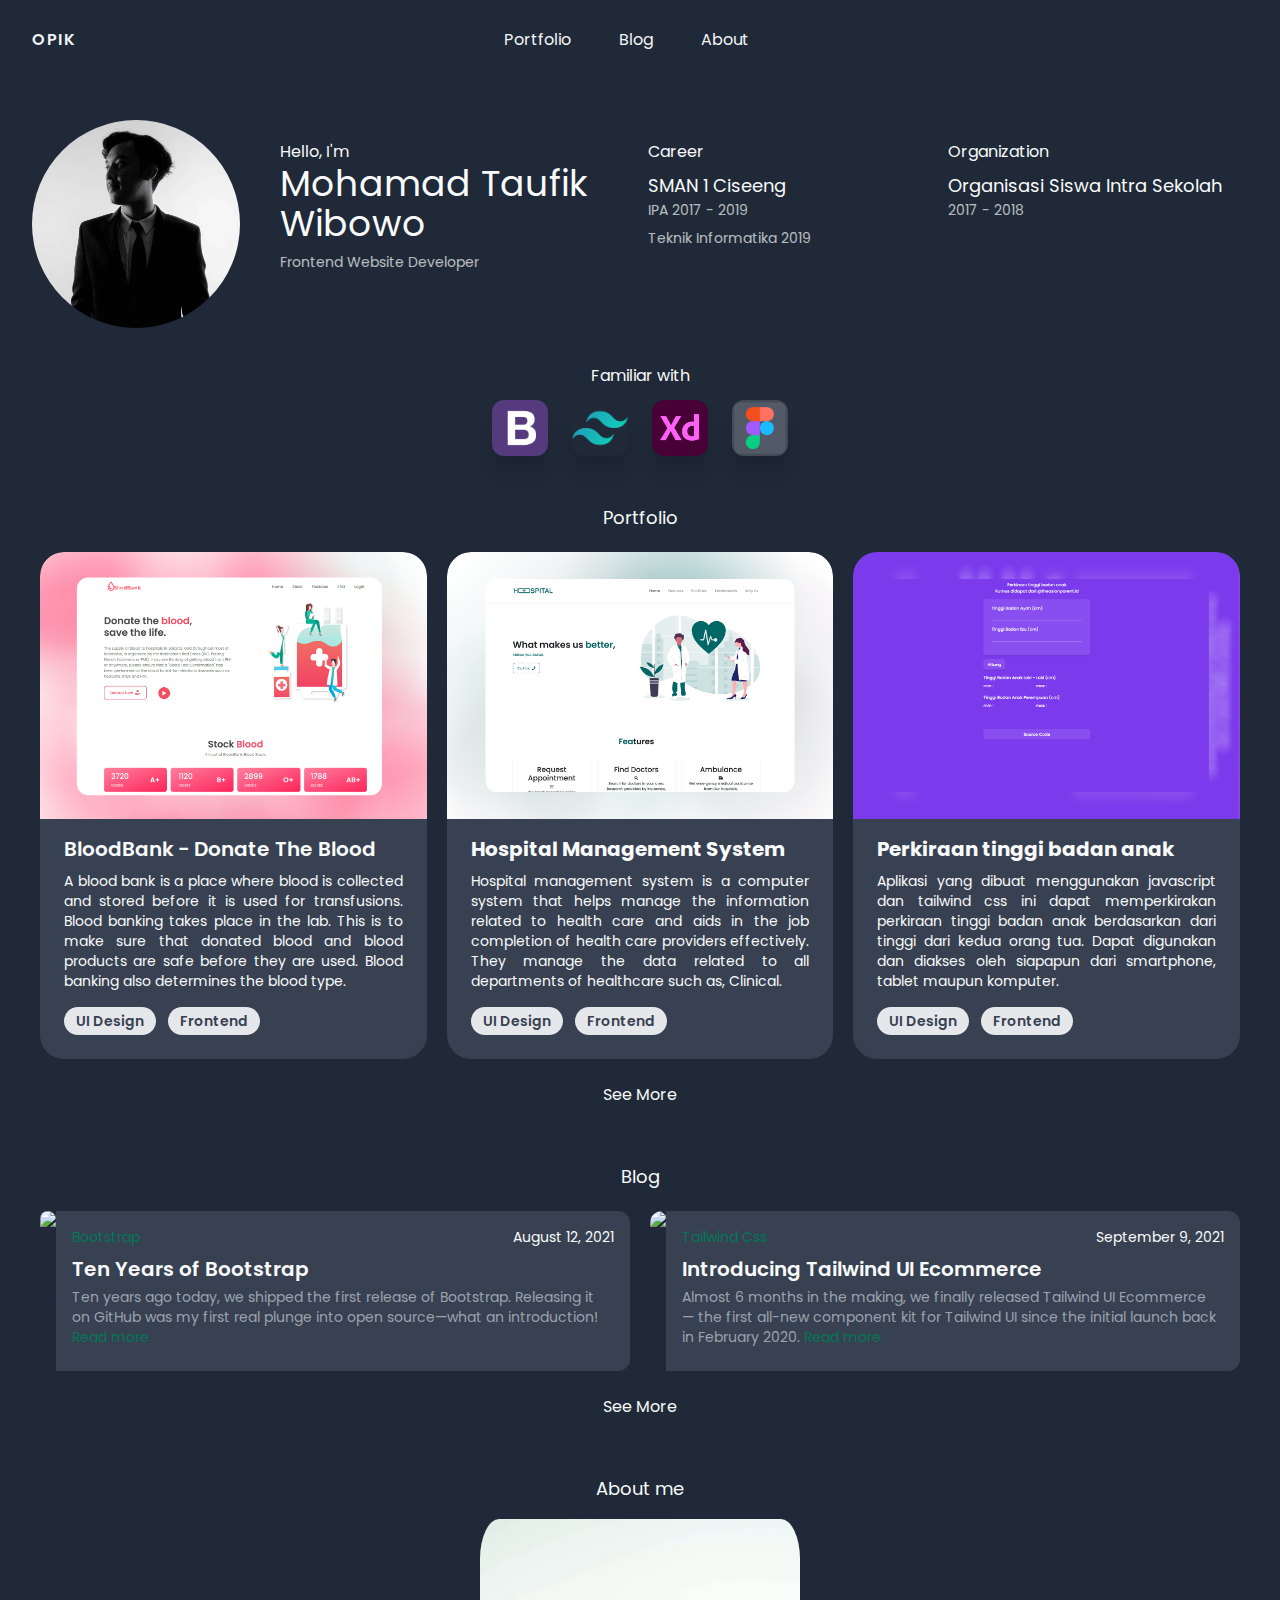
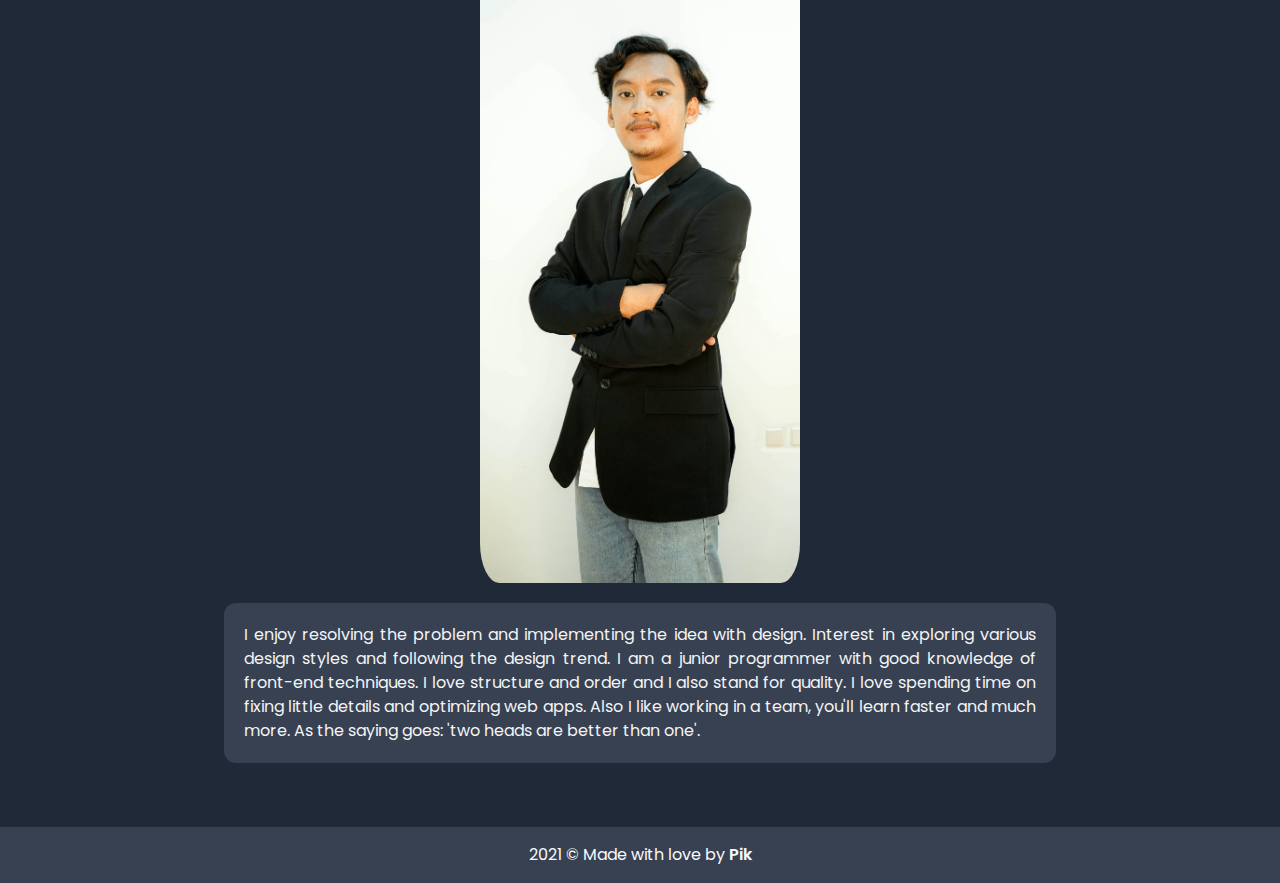
==== index.html @ 6dca36db "Tes" ====
<!DOCTYPE html>
<html lang="en">
<head>
    <meta charset="UTF-8">
    <meta http-equiv="X-UA-Compatible" content="IE=edge">
    <meta name="viewport" content="width=device-width, initial-scale=1.0">
    <title>Tailwind</title>

    <!-- css -->
    <link rel="stylesheet" href="css/style.css">

    <!-- fontawesome -->
    <link rel="stylesheet" href="https://pro.fontawesome.com/releases/v5.10.0/css/all.css" integrity="sha384-AYmEC3Yw5cVb3ZcuHtOA93w35dYTsvhLPVnYs9eStHfGJvOvKxVfELGroGkvsg+p" crossorigin="anonymous"/>

    <!-- font Family Poppins -->
    <link rel="preconnect" href="https://fonts.googleapis.com">
    <link rel="preconnect" href="https://fonts.gstatic.com" crossorigin>
    <link href="https://fonts.googleapis.com/css2?family=Poppins:wght@400;500;600&display=swap" rel="stylesheet">

    <!-- smooth scrool -->
    <style>
        html {
            scroll-behavior: smooth;    
        }
    </style>

    

</head>
<body class="bg-gray-800 font-poppins overscroll-auto">
<!-- Alpine js -->
<script defer src="https://unpkg.com/alpinejs@3.2.3/dist/cdn.min.js"></script>

<div class="bg-gray-600" x-data="topBtn">
    <button @click="scrolltoTop" id="topButton"
        class="text-3xl text-green-700 fixed z-10 hidden opacity-80  bottom-5 right-5">
        <i class="fas fa-arrow-circle-up"></i>
    </button>
</div>


<!-- navbar start -->
<div class="container">
    <div class="flex flex-col md:flex-row px-4">
        <div class="flex justify-between items-center px-4 py-4 md:py-0 border-b border-gray-700 md:border-b-0">
            <div class=""><a href="#" class="uppercase font-semibold text-gray-100 md:mr-4 tracking-widest">Opik</a></div>
            <div class="nav-toggler">
                <button class="items-center">
                    <svg class="transition duration-500 ease-in-out w-6 h-6 outline-none text-gray-100 block md:hidden" className="w-6 h-6" fill="currentColor" viewBox="0 0 20 20" xmlns="http://www.w3.org/2000/svg"><path fillRule="evenodd" d="M3 5a1 1 0 011-1h12a1 1 0 110 2H4a1 1 0 01-1-1zM3 10a1 1 0 011-1h12a1 1 0 110 2H4a1 1 0 01-1-1zM3 15a1 1 0 011-1h12a1 1 0 110 2H4a1 1 0 01-1-1z" clipRule="evenodd" /></svg>
                </button>
            </div>
        </div>
        <div class="transition duration-500 ease-in-out nav md:flex hidden flex-col md:flex-row justify-between w-full py-4 md:py-0 md:bg-transparent bg-gray-700 rounded-xl">
            <div class="transition duration-500 ease-in-out flex flex-col md:flex-row md:gap-4"></div>

            <!-- navs -->
            <div class="transition duration-500 ease-in-out flex flex-col md:flex-row md:gap-4 p-4">
                <a href="#portfolio" class="block px-4 py-2 md:py-1 rounded-md md:my-2 text-gray-100 md:text-left text-center hover:bg-gray-800 transition duration-200 ease-in-out">Portfolio</a>
                <a href="#blog" class="block px-4 py-2 md:py-1 rounded-md my-2 text-gray-100 md:text-left text-center hover:bg-gray-800 transition duration-200 ease-in-out">Blog</a>
                <a href="#Aboutme" class="block px-4 py-2 md:py-1 rounded-md my-2 text-gray-100 md:text-left text-center hover:bg-gray-800 transition duration-200 ease-in-out">About</a>
            </div>

            <!-- social for desktop -->
            <div class="flex flex-col md:flex-row md:gap-3 md:items-center">
                <a href="https://facebook.com/Opick68/" class="hidden md:block px-4 py-2 md:py-1 rounded-md my-2 text-gray-100 "><i class="fab fa-facebook-f text-xl"></i></a>
                <a href="https://twitter.com/wesgebelopik" class="hidden md:block px-4 py-2 md:py-1 rounded-md my-2 text-gray-100 "><i class="fab fa-twitter text-xl"></i></a>
                <a href="https://www.instagram.com/opikkkbtk/" class="hidden md:block px-4 py-2 md:py-1 rounded-md my-2 text-gray-100 "><i class="fab fa-instagram text-xl"></i></a>
                
                <!-- social for mobile -->
                <div class="flex md:hidden align-center justify-around">
                <a href="#"><i class="text-gray-50 hover:text-gray-300 transition duration-300 ease-in-out fab fa-github text-xl"></i></a>
                <a href="#"><i class="text-gray-50 hover:text-gray-300 transition duration-300 ease-in-out fab fa-behance text-xl"></i></a>
                <a href="https://www.linkedin.com/in/mohamad-taufik-wibowo-7879a7218/"><i class="text-gray-50 hover:text-gray-300 transition duration-300 ease-in-out fab fa-linkedin-in text-xl"></i></a>
                </div>
            </div>
        </div>
    </div>
    <!-- navbar end -->

    <!-- main page -->
    <section class="mt-10">
        <div class="mx-4 text-gray-50">
            <div class="grid grid-cols-1 md:grid-cols-2 gap-4 px-4 h-62">
                <div class="flex">
                <img src="assets/images/pik.png" class="w-40 h-40 md:w-52 md:h-52 rounded-3xl md:rounded-full">
                <div class="block ml-3 md:ml-10 py-5 ">
                    <p class="block">Hello, I'm</p>
                    <h2 class="block text-xl lg:text-4xl">Mohamad Taufik Wibowo</h2>
                    <p class="text-sm opacity-70 mt-2">Frontend Website Developer</p>
                    <div class="mt-3 md:mt-5 space-x-6">
                        <a href="https://github.com/resaend">
                            <i class="fab fa-github md:text-2xl hover:text-gray-300 transition duration-300 ease-in-out"></i>
                        </a>
                        <a href="https://www.behance.net/resaendrawan">
                            <i class="fab fa-behance md:text-2xl hover:text-gray-300 transition duration-300 ease-in-out"></i>
                        </a>
                        <a href="https://www.linkedin.com/in/resa-endrawan-29247a197">
                            <i class="fab fa-linkedin-in md:text-2xl hover:text-gray-300 transition duration-300 ease-in-out"></i>
                        </a>
                    </div>
                </div>
            </div>
            <div class="grid grid-cols-1 md:grid-cols-2">
                <div class="lg:block ">
                    <p class="block pt-5 text-center md:text-left">Career</p>
                    <ul class="mt-2">
                        <li class="text-lg  text-center md:text-left">SMAN 1 Ciseeng</li>
                        <p class="text-sm opacity-70  text-center md:text-left">IPA 2017 - 2019</p>
                        <li class="text-lg mt-2  text-center md:text-left"></li>
                        <p class="text-sm opacity-70  text-center md:text-left">Teknik Informatika 2019</p>
                    </ul>
                </div>
                <div class="lg:block ">
                    <p class="block pt-5 text-center md:text-left mt-5 md:mt-0">Organization</p>
                    <ul class="mt-2">
                        <li class="text-lg text-center md:text-left">Organisasi Siswa Intra Sekolah</li>
                        <p class="text-sm opacity-70 text-center md:text-left">2017 - 2018</p>
                        
                    </ul>
                </div>
            </div>
            </div>
        </div>
        <div class="skills">
            <h1 class="text-center text-gray-50 mt-10 md:mt-5">Familiar with</h1>
            <div class="imgae-logo justify-center flex gap-6">
                <img src="assets/images/bootstrap.png" class="w-14 mt-3 shadow-xl rounded-xl">
                <img src="assets/images/tailwindcss.png" class="w-14 mt-3 shadow-xl rounded-xl">
                <img src="assets/images/xd.png" class="w-14 mt-3 shadow-xl rounded-xl">
                <img src="assets/images/figma.png" class="w-14 mt-3 shadow-xl rounded-xl">
            </div>
        </div>
        <div class="flex justify-between items-center mx-4 py-6 border-b border-gray-700 md:border-b-0"> </div>

    </section>

    <!-- To Top -->
    <script>
        document.addEventListener('alpine:init', () => {
            Alpine.data('topBtn', () => ({
                scrolltoTop() {
                    document.body.scrollTop = 0;
                    document.documentElement.scrollTop = 0;
                }
            }));
        });
    
        var topBtn = document.getElementById("topButton");
        window.onscroll = function () {
            (document.body.scrollTop > 20 || document.documentElement.scrollTop > 20) ?
            topBtn.classList.remove("hidden"): topBtn.classList.add("hidden");
    
        }
    </script>

    <section class="portfolio">
        <h1 class="text-center text-gray-50 text-lg mt-10 md:mt-0" id="portfolio">Portfolio</h1>
        <div class="px-10 mt-5 grid grid-cols-1 sm:grid-cols-1 md:grid-cols-3 lg:grid-cols-3 xl:grid-cols-3 gap-5">
            <!--Card 1-->
            <div class="rounded-3xl overflow-hidden bg-gray-700">
            <img class="w-full rounded-t-3xl" src="assets/images/bloodbank.png" alt="BloodBank">
                <div class="px-6 py-4">
                <div class="font-semibold text-gray-50 text-xl mb-2">BloodBank - Donate The Blood</div>
                <p class="text-gray-50 text-justify text-sm">
                    A blood bank is a place where blood is collected and stored before it is used for transfusions. Blood banking takes place in the lab. This is to make sure that donated blood and blood products are safe before they are used. Blood banking also determines the blood type.
                </p>
                </div>
                <div class="px-6 pb-4">
                    <span class="inline-block bg-gray-200 rounded-full px-3 py-1 text-sm font-semibold text-gray-700 mr-2 mb-2 cursor-pointer hover:bg-gray-400 transition duration-300 ease-in-out">UI Design</span>
                            <span class="inline-block bg-gray-200 rounded-full px-3 py-1 text-sm font-semibold text-gray-700 mr-2 mb-2 cursor-pointer hover:bg-gray-400 transition duration-300 ease-in-out">Frontend</span>
                </div>
            </div>
            <!--Card 2-->
            <div class="rounded-3xl overflow-hidden  bg-gray-700">
                <img class="w-full rounded-t-3xl" src="assets/images/hospital.png" alt="Mountain">
                    <div class="px-6 py-4">
                        <div class="font-bold text-gray-50 text-xl mb-2">Hospital Management System</div>
                            <p class="text-gray-50 text-justify text-sm">
                                Hospital management system is a computer system that helps manage the information related to health care and aids in the job completion of health care providers effectively. They manage the data related to all departments of healthcare such as, Clinical.
                            </p>
                        </div>
                        <div class="px-6 pb-4">
                            <span class="inline-block bg-gray-200 rounded-full px-3 py-1 text-sm font-semibold text-gray-700 mr-2 mb-2 cursor-pointer hover:bg-gray-400 transition duration-300 ease-in-out">UI Design</span>
                            <span class="inline-block bg-gray-200 rounded-full px-3 py-1 text-sm font-semibold text-gray-700 mr-2 mb-2 cursor-pointer hover:bg-gray-400 transition duration-300 ease-in-out">Frontend</span>
                        </div>
            </div>

            <!--Card 3-->
            <div class="rounded-3xl overflow-hidden bg-gray-700">
                <img class="w-full rounded-t-3xl" src="assets/images/tba.png" alt="Mountain">
                <div class="px-6 py-4">
                  <div class="font-bold text-gray-50 text-xl mb-2">Perkiraan tinggi badan anak</div>
                  <p class="text-gray-50 text-justify text-sm">
                      Aplikasi yang dibuat menggunakan javascript dan tailwind css ini dapat memperkirakan perkiraan tinggi badan anak berdasarkan dari tinggi dari kedua orang tua. Dapat digunakan dan diakses oleh siapapun dari smartphone, tablet maupun komputer.
                  </p>
                </div>
                <div class="px-6 pb-4">
                    <span class="inline-block bg-gray-200 rounded-full px-3 py-1 text-sm font-semibold text-gray-700 mr-2 mb-2 cursor-pointer hover:bg-gray-400 transition duration-300 ease-in-out">UI Design</span>
                    <span class="inline-block bg-gray-200 rounded-full px-3 py-1 text-sm font-semibold text-gray-700 mr-2 mb-2 cursor-pointer hover:bg-gray-400 transition duration-300 ease-in-out">Frontend</span>
                </div>
              </div>
          </div>
        </div>
        
        <!-- See More Button -->
        <div class="text-gray-50 text-center py-5">
            <button class="btn py-1 px-5 rounded-3xl hover:text-gray-600 transition duration-300 ease-in-out">See More <i class="fas fa-arrow-right"></i> </button>
        </div>
    </section>

    <section class="blog" id="blog">
        <h1 class="text-center text-gray-50 text-lg my-8 mb-4" id="portfolio">Blog</h1>
        <div class="container">
            <!-- post -->
            <div class="px-10 mt-5 grid grid-cols-1 sm:grid-cols-1 md:grid-cols-1 lg:grid-cols-1 xl:grid-cols-2 gap-5">
                <!-- Post 1 -->
                <div class="rounded-l-xl w-full flex flex-col md:flex-row">
                    <img src="https://images.unsplash.com/photo-1461749280684-dccba630e2f6?ixid=MnwxMjA3fDB8MHxwaG90by1wYWdlfHx8fGVufDB8fHx8&ixlib=rb-1.2.1&auto=format&fit=crop&w=1050&q=80" class="block md:hidden lg:block rounded-t-xl lg:rounded-l-xl lg:rounded-r-nones md:h-40" />
                    <div class="bg-gray-700 rounded-b-xl md:rounded-xl lg:rounded-r-xl lg:rounded-l-none px-4">
                        <div class="flex justify-between pt-4 pb-2 text-sm">
                                <span class="flex text-green-700">Bootstrap</span>
                                <span class="flex text-gray-50">August 12, 2021</span>
                        </div>
                      <div class="text-gray-50 font-semibold text-xl">
                        Ten Years of Bootstrap
                      </div>
                      <p class="block p-2 pl-0 pt-1 text-sm text-gray-400">
                        Ten years ago today, we shipped the first release of Bootstrap. Releasing it on GitHub was my first real plunge into open source—what an introduction! 
                        <a href="#" class="text-green-700">Read more</a>
                      </p>
                    </div>
                  </div>
                
                  <!-- Post 2 -->
                  <div class="rounded-l-xl w-full flex flex-col md:flex-row">
                    <img src="https://images.unsplash.com/photo-1515879218367-8466d910aaa4?ixid=MnwxMjA3fDB8MHxwaG90by1wYWdlfHx8fGVufDB8fHx8&ixlib=rb-1.2.1&auto=format&fit=crop&w=1050&q=80" class="block md:hidden lg:block rounded-t-xl lg:rounded-l-xl lg:rounded-r-none md:h-40" />
                    <div class="bg-gray-700 rounded-b-xl md:rounded-xl lg:rounded-r-xl lg:rounded-l-none px-4">
                        <div class="flex justify-between pt-4 pb-2 text-sm">
                                <span class="flex text-green-700">Tailwind Css</span>
                                <span class="flex text-gray-50">September 9, 2021</span>
                        </div>
                      <div class="text-gray-50 font-semibold text-xl">
                        Introducing Tailwind UI Ecommerce
                      </div>
                      <p class="block p-2 pl-0 pt-1 text-sm text-gray-400">
                        Almost 6 months in the making, we finally released Tailwind UI Ecommerce — the first all-new component kit for Tailwind UI since the initial launch back in February 2020. 
                        <a href="#" class="text-green-700">Read more </a>
                      </p>
                    </div>
                  </div>
            </div>
            <!-- See More Button -->
        <div class="text-gray-50 text-center py-5">
            <button class="btn  py-1 px-5 rounded-3xl hover:text-gray-600 transition duration-300 ease-in-out">See More <i class="fas fa-arrow-right"></i> </button>
        </div>
        </div>
    </section>
    
    <section class="Aboutme" id="Aboutme">
        <h1 class="text-center text-gray-50 text-lg my-8 mb-4" id="portfolio">About me</h1>
        <div class="container px-10 md:px-56 text-justify">
            <div class="flex justify-center px-10">
                <div>
                    <img src="assets/images/w.png" alt="profile" class="w-48 md:w-80" id="rd">
                </div>
            </div>

            <div class="flex justify-center pt-5 text-gray-100">
                <h1 class="bg-gray-700 px-5 py-5 rounded-xl">
                   I enjoy resolving the problem and implementing the idea with design. Interest in exploring various design styles and following the design trend.
                    
                    I am a junior programmer with good knowledge of front-end techniques. I love structure and order and I also stand for quality. I love spending time on fixing little details and optimizing web apps. Also I like working in a team, you'll learn faster and much more. As the saying goes: 'two heads are better than one'. </h1>
            </div>
        </div>
    </section>
</div>


<div class="footer mt-16 bg-gray-700 py-4 text-gray-50">
    <div class="text-center">
        <span>2021 &copy; Made with love by <a href="https://www.instagram.com/opikkkbtk" class="font-semibold hover:text-gray-800">Pik</a></span>
    </div>
</div>

<script src="js/hamburger.js"></script>
</body>
</html>
---- css/style.css ----
/*! tailwindcss v2.2.9 | MIT License | https://tailwindcss.com */

/*! modern-normalize v1.1.0 | MIT License | https://github.com/sindresorhus/modern-normalize */

/*
Document
========
*/

/**
Use a better box model (opinionated).
*/

*,
::before,
::after {
  box-sizing: border-box;
}

/**
Use a more readable tab size (opinionated).
*/

html {
  -moz-tab-size: 4;
  -o-tab-size: 4;
  tab-size: 4;
}

/**
1. Correct the line height in all browsers.
2. Prevent adjustments of font size after orientation changes in iOS.
*/

html {
  line-height: 1.15; /* 1 */
  -webkit-text-size-adjust: 100%; /* 2 */
}

/*
Sections
========
*/

/**
Remove the margin in all browsers.
*/

body {
  margin: 0;
}

/**
Improve consistency of default fonts in all browsers. (https://github.com/sindresorhus/modern-normalize/issues/3)
*/

body {
  font-family: system-ui, -apple-system, /* Firefox supports this but not yet `system-ui` */ "Segoe UI", Roboto, Helvetica, Arial, sans-serif, "Apple Color Emoji", "Segoe UI Emoji";
}

/*
Grouping content
================
*/

/**
1. Add the correct height in Firefox.
2. Correct the inheritance of border color in Firefox. (https://bugzilla.mozilla.org/show_bug.cgi?id=190655)
*/

hr {
  height: 0; /* 1 */
  color: inherit; /* 2 */
}

/*
Text-level semantics
====================
*/

/**
Add the correct text decoration in Chrome, Edge, and Safari.
*/

abbr[title] {
  -webkit-text-decoration: underline dotted;
  text-decoration: underline dotted;
}

/**
Add the correct font weight in Edge and Safari.
*/

b,
strong {
  font-weight: bolder;
}

/**
1. Improve consistency of default fonts in all browsers. (https://github.com/sindresorhus/modern-normalize/issues/3)
2. Correct the odd 'em' font sizing in all browsers.
*/

code,
kbd,
samp,
pre {
  font-family: ui-monospace, SFMono-Regular, Consolas, "Liberation Mono", Menlo, monospace; /* 1 */
  font-size: 1em; /* 2 */
}

/**
Add the correct font size in all browsers.
*/

small {
  font-size: 80%;
}

/**
Prevent 'sub' and 'sup' elements from affecting the line height in all browsers.
*/

sub,
sup {
  font-size: 75%;
  line-height: 0;
  position: relative;
  vertical-align: baseline;
}

sub {
  bottom: -0.25em;
}

sup {
  top: -0.5em;
}

/*
Tabular data
============
*/

/**
1. Remove text indentation from table contents in Chrome and Safari. (https://bugs.chromium.org/p/chromium/issues/detail?id=999088, https://bugs.webkit.org/show_bug.cgi?id=201297)
2. Correct table border color inheritance in all Chrome and Safari. (https://bugs.chromium.org/p/chromium/issues/detail?id=935729, https://bugs.webkit.org/show_bug.cgi?id=195016)
*/

table {
  text-indent: 0; /* 1 */
  border-color: inherit; /* 2 */
}

/*
Forms
=====
*/

/**
1. Change the font styles in all browsers.
2. Remove the margin in Firefox and Safari.
*/

button,
input,
optgroup,
select,
textarea {
  font-family: inherit; /* 1 */
  font-size: 100%; /* 1 */
  line-height: 1.15; /* 1 */
  margin: 0; /* 2 */
}

/**
Remove the inheritance of text transform in Edge and Firefox.
1. Remove the inheritance of text transform in Firefox.
*/

button,
select {
  /* 1 */
  text-transform: none;
}

/**
Correct the inability to style clickable types in iOS and Safari.
*/

button,
[type="button"] {
  -webkit-appearance: button;
}

/**
Remove the inner border and padding in Firefox.
*/

/**
Restore the focus styles unset by the previous rule.
*/

/**
Remove the additional ':invalid' styles in Firefox.
See: https://github.com/mozilla/gecko-dev/blob/2f9eacd9d3d995c937b4251a5557d95d494c9be1/layout/style/res/forms.css#L728-L737
*/

/**
Remove the padding so developers are not caught out when they zero out 'fieldset' elements in all browsers.
*/

legend {
  padding: 0;
}

/**
Add the correct vertical alignment in Chrome and Firefox.
*/

progress {
  vertical-align: baseline;
}

/**
Correct the cursor style of increment and decrement buttons in Safari.
*/

/**
1. Correct the odd appearance in Chrome and Safari.
2. Correct the outline style in Safari.
*/

/**
Remove the inner padding in Chrome and Safari on macOS.
*/

/**
1. Correct the inability to style clickable types in iOS and Safari.
2. Change font properties to 'inherit' in Safari.
*/

/*
Interactive
===========
*/

/*
Add the correct display in Chrome and Safari.
*/

summary {
  display: list-item;
}

/**
 * Manually forked from SUIT CSS Base: https://github.com/suitcss/base
 * A thin layer on top of normalize.css that provides a starting point more
 * suitable for web applications.
 */

/**
 * Removes the default spacing and border for appropriate elements.
 */

blockquote,
dl,
dd,
h1,
h2,
h3,
h4,
h5,
h6,
hr,
figure,
p,
pre {
  margin: 0;
}

button {
  background-color: transparent;
  background-image: none;
}

fieldset {
  margin: 0;
  padding: 0;
}

ol,
ul {
  list-style: none;
  margin: 0;
  padding: 0;
}

/**
 * Tailwind custom reset styles
 */

/**
 * 1. Use the user's configured `sans` font-family (with Tailwind's default
 *    sans-serif font stack as a fallback) as a sane default.
 * 2. Use Tailwind's default "normal" line-height so the user isn't forced
 *    to override it to ensure consistency even when using the default theme.
 */

html {
  font-family: ui-sans-serif, system-ui, -apple-system, BlinkMacSystemFont, "Segoe UI", Roboto, "Helvetica Neue", Arial, "Noto Sans", sans-serif, "Apple Color Emoji", "Segoe UI Emoji", "Segoe UI Symbol", "Noto Color Emoji"; /* 1 */
  line-height: 1.5; /* 2 */
}

/**
 * Inherit font-family and line-height from `html` so users can set them as
 * a class directly on the `html` element.
 */

body {
  font-family: inherit;
  line-height: inherit;
}

/**
 * 1. Prevent padding and border from affecting element width.
 *
 *    We used to set this in the html element and inherit from
 *    the parent element for everything else. This caused issues
 *    in shadow-dom-enhanced elements like <details> where the content
 *    is wrapped by a div with box-sizing set to `content-box`.
 *
 *    https://github.com/mozdevs/cssremedy/issues/4
 *
 *
 * 2. Allow adding a border to an element by just adding a border-width.
 *
 *    By default, the way the browser specifies that an element should have no
 *    border is by setting it's border-style to `none` in the user-agent
 *    stylesheet.
 *
 *    In order to easily add borders to elements by just setting the `border-width`
 *    property, we change the default border-style for all elements to `solid`, and
 *    use border-width to hide them instead. This way our `border` utilities only
 *    need to set the `border-width` property instead of the entire `border`
 *    shorthand, making our border utilities much more straightforward to compose.
 *
 *    https://github.com/tailwindcss/tailwindcss/pull/116
 */

*,
::before,
::after {
  box-sizing: border-box; /* 1 */
  border-width: 0; /* 2 */
  border-style: solid; /* 2 */
  border-color: currentColor; /* 2 */
}

/*
 * Ensure horizontal rules are visible by default
 */

hr {
  border-top-width: 1px;
}

/**
 * Undo the `border-style: none` reset that Normalize applies to images so that
 * our `border-{width}` utilities have the expected effect.
 *
 * The Normalize reset is unnecessary for us since we default the border-width
 * to 0 on all elements.
 *
 * https://github.com/tailwindcss/tailwindcss/issues/362
 */

img {
  border-style: solid;
}

textarea {
  resize: vertical;
}

input::-moz-placeholder,
textarea::-moz-placeholder {
  opacity: 1;
  color: #9ca3af;
}

input:-ms-input-placeholder,
textarea:-ms-input-placeholder {
  opacity: 1;
  color: #9ca3af;
}

input::placeholder,
textarea::placeholder {
  opacity: 1;
  color: #9ca3af;
}

button {
  cursor: pointer;
}

/**
 * Override legacy focus reset from Normalize with modern Firefox focus styles.
 *
 * This is actually an improvement over the new defaults in Firefox in our testing,
 * as it triggers the better focus styles even for links, which still use a dotted
 * outline in Firefox by default.
 */

table {
  border-collapse: collapse;
}

h1,
h2,
h3,
h4,
h5,
h6 {
  font-size: inherit;
  font-weight: inherit;
}

/**
 * Reset links to optimize for opt-in styling instead of
 * opt-out.
 */

a {
  color: inherit;
  text-decoration: inherit;
}

/**
 * Reset form element properties that are easy to forget to
 * style explicitly so you don't inadvertently introduce
 * styles that deviate from your design system. These styles
 * supplement a partial reset that is already applied by
 * normalize.css.
 */

button,
input,
optgroup,
select,
textarea {
  padding: 0;
  line-height: inherit;
  color: inherit;
}

/**
 * Use the configured 'mono' font family for elements that
 * are expected to be rendered with a monospace font, falling
 * back to the system monospace stack if there is no configured
 * 'mono' font family.
 */

pre,
code,
kbd,
samp {
  font-family: ui-monospace, SFMono-Regular, Menlo, Monaco, Consolas, "Liberation Mono", "Courier New", monospace;
}

/**
 * 1. Make replaced elements `display: block` by default as that's
 *    the behavior you want almost all of the time. Inspired by
 *    CSS Remedy, with `svg` added as well.
 *
 *    https://github.com/mozdevs/cssremedy/issues/14
 * 
 * 2. Add `vertical-align: middle` to align replaced elements more
 *    sensibly by default when overriding `display` by adding a
 *    utility like `inline`.
 *
 *    This can trigger a poorly considered linting error in some
 *    tools but is included by design.
 * 
 *    https://github.com/jensimmons/cssremedy/issues/14#issuecomment-634934210
 */

img,
svg,
video,
canvas,
audio,
iframe,
embed,
object {
  display: block; /* 1 */
  vertical-align: middle; /* 2 */
}

/**
 * Constrain images and videos to the parent width and preserve
 * their intrinsic aspect ratio.
 *
 * https://github.com/mozdevs/cssremedy/issues/14
 */

img,
video {
  max-width: 100%;
  height: auto;
}

/**
 * Ensure the default browser behavior of the `hidden` attribute.
 */

[hidden] {
  display: none;
}

*,
::before,
::after {
  --tw-border-opacity: 1;
  border-color: rgba(229, 231, 235, var(--tw-border-opacity));
}

.container {
  width: 100%;
  margin-right: auto;
  margin-left: auto;
}

@media (min-width: 640px) {
  .container {
    max-width: 640px;
  }
}

@media (min-width: 768px) {
  .container {
    max-width: 768px;
  }
}

@media (min-width: 1024px) {
  .container {
    max-width: 1024px;
  }
}

@media (min-width: 1280px) {
  .container {
    max-width: 1280px;
  }
}

@media (min-width: 1536px) {
  .container {
    max-width: 1536px;
  }
}

.fixed {
  position: fixed;
}

.right-5 {
  right: 1.25rem;
}

.bottom-5 {
  bottom: 1.25rem;
}

.z-10 {
  z-index: 10;
}

.mx-4 {
  margin-left: 1rem;
  margin-right: 1rem;
}

.my-2 {
  margin-top: 0.5rem;
  margin-bottom: 0.5rem;
}

.my-8 {
  margin-top: 2rem;
  margin-bottom: 2rem;
}

.mt-2 {
  margin-top: 0.5rem;
}

.mt-3 {
  margin-top: 0.75rem;
}

.mt-5 {
  margin-top: 1.25rem;
}

.mt-10 {
  margin-top: 2.5rem;
}

.mt-16 {
  margin-top: 4rem;
}

.mr-2 {
  margin-right: 0.5rem;
}

.mb-2 {
  margin-bottom: 0.5rem;
}

.mb-4 {
  margin-bottom: 1rem;
}

.ml-3 {
  margin-left: 0.75rem;
}

.block {
  display: block;
}

.inline-block {
  display: inline-block;
}

.flex {
  display: flex;
}

.table {
  display: table;
}

.grid {
  display: grid;
}

.hidden {
  display: none;
}

.h-6 {
  height: 1.5rem;
}

.h-40 {
  height: 10rem;
}

.w-6 {
  width: 1.5rem;
}

.w-14 {
  width: 3.5rem;
}

.w-40 {
  width: 10rem;
}

.w-48 {
  width: 12rem;
}

.w-full {
  width: 100%;
}

@-webkit-keyframes spin {
  to {
    transform: rotate(360deg);
  }
}

@keyframes spin {
  to {
    transform: rotate(360deg);
  }
}

@-webkit-keyframes ping {
  75%,
  100% {
    transform: scale(2);
    opacity: 0;
  }
}

@keyframes ping {
  75%,
  100% {
    transform: scale(2);
    opacity: 0;
  }
}

@-webkit-keyframes pulse {
  50% {
    opacity: 0.5;
  }
}

@keyframes pulse {
  50% {
    opacity: 0.5;
  }
}

@-webkit-keyframes bounce {
  0%,
  100% {
    transform: translateY(-25%);
    -webkit-animation-timing-function: cubic-bezier(0.8, 0, 1, 1);
    animation-timing-function: cubic-bezier(0.8, 0, 1, 1);
  }

  50% {
    transform: none;
    -webkit-animation-timing-function: cubic-bezier(0, 0, 0.2, 1);
    animation-timing-function: cubic-bezier(0, 0, 0.2, 1);
  }
}

@keyframes bounce {
  0%,
  100% {
    transform: translateY(-25%);
    -webkit-animation-timing-function: cubic-bezier(0.8, 0, 1, 1);
    animation-timing-function: cubic-bezier(0.8, 0, 1, 1);
  }

  50% {
    transform: none;
    -webkit-animation-timing-function: cubic-bezier(0, 0, 0.2, 1);
    animation-timing-function: cubic-bezier(0, 0, 0.2, 1);
  }
}

.cursor-pointer {
  cursor: pointer;
}

.grid-cols-1 {
  grid-template-columns: repeat(1, minmax(0, 1fr));
}

.flex-col {
  flex-direction: column;
}

.items-center {
  align-items: center;
}

.justify-center {
  justify-content: center;
}

.justify-between {
  justify-content: space-between;
}

.justify-around {
  justify-content: space-around;
}

.gap-4 {
  gap: 1rem;
}

.gap-5 {
  gap: 1.25rem;
}

.gap-6 {
  gap: 1.5rem;
}

.space-x-6 > :not([hidden]) ~ :not([hidden]) {
  --tw-space-x-reverse: 0;
  margin-right: calc(1.5rem * var(--tw-space-x-reverse));
  margin-left: calc(1.5rem * calc(1 - var(--tw-space-x-reverse)));
}

.overflow-hidden {
  overflow: hidden;
}

.overscroll-auto {
  -ms-scroll-chaining: chained;
  overscroll-behavior: auto;
}

.rounded-md {
  border-radius: 0.375rem;
}

.rounded-xl {
  border-radius: 0.75rem;
}

.rounded-3xl {
  border-radius: 1.5rem;
}

.rounded-full {
  border-radius: 9999px;
}

.rounded-t-xl {
  border-top-left-radius: 0.75rem;
  border-top-right-radius: 0.75rem;
}

.rounded-t-3xl {
  border-top-left-radius: 1.5rem;
  border-top-right-radius: 1.5rem;
}

.rounded-b-xl {
  border-bottom-right-radius: 0.75rem;
  border-bottom-left-radius: 0.75rem;
}

.rounded-l-xl {
  border-top-left-radius: 0.75rem;
  border-bottom-left-radius: 0.75rem;
}

.border-b {
  border-bottom-width: 1px;
}

.border-gray-700 {
  --tw-border-opacity: 1;
  border-color: rgba(55, 65, 81, var(--tw-border-opacity));
}

.bg-gray-200 {
  --tw-bg-opacity: 1;
  background-color: rgba(229, 231, 235, var(--tw-bg-opacity));
}

.bg-gray-600 {
  --tw-bg-opacity: 1;
  background-color: rgba(75, 85, 99, var(--tw-bg-opacity));
}

.bg-gray-700 {
  --tw-bg-opacity: 1;
  background-color: rgba(55, 65, 81, var(--tw-bg-opacity));
}

.bg-gray-800 {
  --tw-bg-opacity: 1;
  background-color: rgba(31, 41, 55, var(--tw-bg-opacity));
}

.hover\:bg-gray-400:hover {
  --tw-bg-opacity: 1;
  background-color: rgba(156, 163, 175, var(--tw-bg-opacity));
}

.hover\:bg-gray-800:hover {
  --tw-bg-opacity: 1;
  background-color: rgba(31, 41, 55, var(--tw-bg-opacity));
}

.p-2 {
  padding: 0.5rem;
}

.p-4 {
  padding: 1rem;
}

.px-3 {
  padding-left: 0.75rem;
  padding-right: 0.75rem;
}

.px-4 {
  padding-left: 1rem;
  padding-right: 1rem;
}

.px-5 {
  padding-left: 1.25rem;
  padding-right: 1.25rem;
}

.px-6 {
  padding-left: 1.5rem;
  padding-right: 1.5rem;
}

.px-10 {
  padding-left: 2.5rem;
  padding-right: 2.5rem;
}

.py-1 {
  padding-top: 0.25rem;
  padding-bottom: 0.25rem;
}

.py-2 {
  padding-top: 0.5rem;
  padding-bottom: 0.5rem;
}

.py-4 {
  padding-top: 1rem;
  padding-bottom: 1rem;
}

.py-5 {
  padding-top: 1.25rem;
  padding-bottom: 1.25rem;
}

.py-6 {
  padding-top: 1.5rem;
  padding-bottom: 1.5rem;
}

.pt-1 {
  padding-top: 0.25rem;
}

.pt-4 {
  padding-top: 1rem;
}

.pt-5 {
  padding-top: 1.25rem;
}

.pb-2 {
  padding-bottom: 0.5rem;
}

.pb-4 {
  padding-bottom: 1rem;
}

.pl-0 {
  padding-left: 0px;
}

.text-center {
  text-align: center;
}

.text-justify {
  text-align: justify;
}

.font-poppins {
  font-family: "Poppins", sans-serif;
}

.text-sm {
  font-size: 0.875rem;
  line-height: 1.25rem;
}

.text-lg {
  font-size: 1.125rem;
  line-height: 1.75rem;
}

.text-xl {
  font-size: 1.25rem;
  line-height: 1.75rem;
}

.text-3xl {
  font-size: 1.875rem;
  line-height: 2.25rem;
}

.font-semibold {
  font-weight: 600;
}

.font-bold {
  font-weight: 700;
}

.uppercase {
  text-transform: uppercase;
}

.tracking-widest {
  letter-spacing: 0.1em;
}

.text-gray-50 {
  --tw-text-opacity: 1;
  color: rgba(249, 250, 251, var(--tw-text-opacity));
}

.text-gray-100 {
  --tw-text-opacity: 1;
  color: rgba(243, 244, 246, var(--tw-text-opacity));
}

.text-gray-400 {
  --tw-text-opacity: 1;
  color: rgba(156, 163, 175, var(--tw-text-opacity));
}

.text-gray-700 {
  --tw-text-opacity: 1;
  color: rgba(55, 65, 81, var(--tw-text-opacity));
}

.text-green-700 {
  --tw-text-opacity: 1;
  color: rgba(4, 120, 87, var(--tw-text-opacity));
}

.hover\:text-gray-300:hover {
  --tw-text-opacity: 1;
  color: rgba(209, 213, 219, var(--tw-text-opacity));
}

.hover\:text-gray-600:hover {
  --tw-text-opacity: 1;
  color: rgba(75, 85, 99, var(--tw-text-opacity));
}

.hover\:text-gray-800:hover {
  --tw-text-opacity: 1;
  color: rgba(31, 41, 55, var(--tw-text-opacity));
}

.opacity-70 {
  opacity: 0.7;
}

.opacity-80 {
  opacity: 0.8;
}

*,
::before,
::after {
  --tw-shadow: 0 0 #0000;
}

.shadow-xl {
  --tw-shadow: 0 20px 25px -5px rgba(0, 0, 0, 0.1), 0 10px 10px -5px rgba(0, 0, 0, 0.04);
  box-shadow: var(--tw-ring-offset-shadow, 0 0 #0000), var(--tw-ring-shadow, 0 0 #0000), var(--tw-shadow);
}

.outline-none {
  outline: 2px solid transparent;
  outline-offset: 2px;
}

*,
::before,
::after {
  --tw-ring-inset: var(--tw-empty, /*!*/ /*!*/);
  --tw-ring-offset-width: 0px;
  --tw-ring-offset-color: #fff;
  --tw-ring-color: rgba(59, 130, 246, 0.5);
  --tw-ring-offset-shadow: 0 0 #0000;
  --tw-ring-shadow: 0 0 #0000;
}

.transition {
  transition-property: background-color, border-color, color, fill, stroke, opacity, box-shadow, transform, filter, -webkit-backdrop-filter;
  transition-property: background-color, border-color, color, fill, stroke, opacity, box-shadow, transform, filter, backdrop-filter;
  transition-property: background-color, border-color, color, fill, stroke, opacity, box-shadow, transform, filter, backdrop-filter, -webkit-backdrop-filter;
  transition-timing-function: cubic-bezier(0.4, 0, 0.2, 1);
  transition-duration: 150ms;
}

.duration-200 {
  transition-duration: 200ms;
}

.duration-300 {
  transition-duration: 300ms;
}

.duration-500 {
  transition-duration: 500ms;
}

.ease-in-out {
  transition-timing-function: cubic-bezier(0.4, 0, 0.2, 1);
}

@media (min-width: 640px) {
  .sm\:grid-cols-1 {
    grid-template-columns: repeat(1, minmax(0, 1fr));
  }
}

@media (min-width: 768px) {
  .md\:my-2 {
    margin-top: 0.5rem;
    margin-bottom: 0.5rem;
  }

  .md\:mt-0 {
    margin-top: 0px;
  }

  .md\:mt-5 {
    margin-top: 1.25rem;
  }

  .md\:mr-4 {
    margin-right: 1rem;
  }

  .md\:ml-10 {
    margin-left: 2.5rem;
  }

  .md\:block {
    display: block;
  }

  .md\:flex {
    display: flex;
  }

  .md\:hidden {
    display: none;
  }

  .md\:h-40 {
    height: 10rem;
  }

  .md\:h-52 {
    height: 13rem;
  }

  .md\:w-52 {
    width: 13rem;
  }

  .md\:w-80 {
    width: 20rem;
  }

  .md\:grid-cols-1 {
    grid-template-columns: repeat(1, minmax(0, 1fr));
  }

  .md\:grid-cols-2 {
    grid-template-columns: repeat(2, minmax(0, 1fr));
  }

  .md\:grid-cols-3 {
    grid-template-columns: repeat(3, minmax(0, 1fr));
  }

  .md\:flex-row {
    flex-direction: row;
  }

  .md\:items-center {
    align-items: center;
  }

  .md\:gap-3 {
    gap: 0.75rem;
  }

  .md\:gap-4 {
    gap: 1rem;
  }

  .md\:rounded-xl {
    border-radius: 0.75rem;
  }

  .md\:rounded-full {
    border-radius: 9999px;
  }

  .md\:border-b-0 {
    border-bottom-width: 0px;
  }

  .md\:bg-transparent {
    background-color: transparent;
  }

  .md\:px-56 {
    padding-left: 14rem;
    padding-right: 14rem;
  }

  .md\:py-0 {
    padding-top: 0px;
    padding-bottom: 0px;
  }

  .md\:py-1 {
    padding-top: 0.25rem;
    padding-bottom: 0.25rem;
  }

  .md\:text-left {
    text-align: left;
  }

  .md\:text-2xl {
    font-size: 1.5rem;
    line-height: 2rem;
  }
}

@media (min-width: 1024px) {
  .lg\:block {
    display: block;
  }

  .lg\:grid-cols-1 {
    grid-template-columns: repeat(1, minmax(0, 1fr));
  }

  .lg\:grid-cols-3 {
    grid-template-columns: repeat(3, minmax(0, 1fr));
  }

  .lg\:rounded-r-none {
    border-top-right-radius: 0px;
    border-bottom-right-radius: 0px;
  }

  .lg\:rounded-r-xl {
    border-top-right-radius: 0.75rem;
    border-bottom-right-radius: 0.75rem;
  }

  .lg\:rounded-l-none {
    border-top-left-radius: 0px;
    border-bottom-left-radius: 0px;
  }

  .lg\:rounded-l-xl {
    border-top-left-radius: 0.75rem;
    border-bottom-left-radius: 0.75rem;
  }

  .lg\:text-4xl {
    font-size: 2.25rem;
    line-height: 2.5rem;
  }
}

@media (min-width: 1280px) {
  .xl\:grid-cols-2 {
    grid-template-columns: repeat(2, minmax(0, 1fr));
  }

  .xl\:grid-cols-3 {
    grid-template-columns: repeat(3, minmax(0, 1fr));
  }
}

@media (min-width: 1536px) {
}

#rd {
  border-radius: 6%;
}
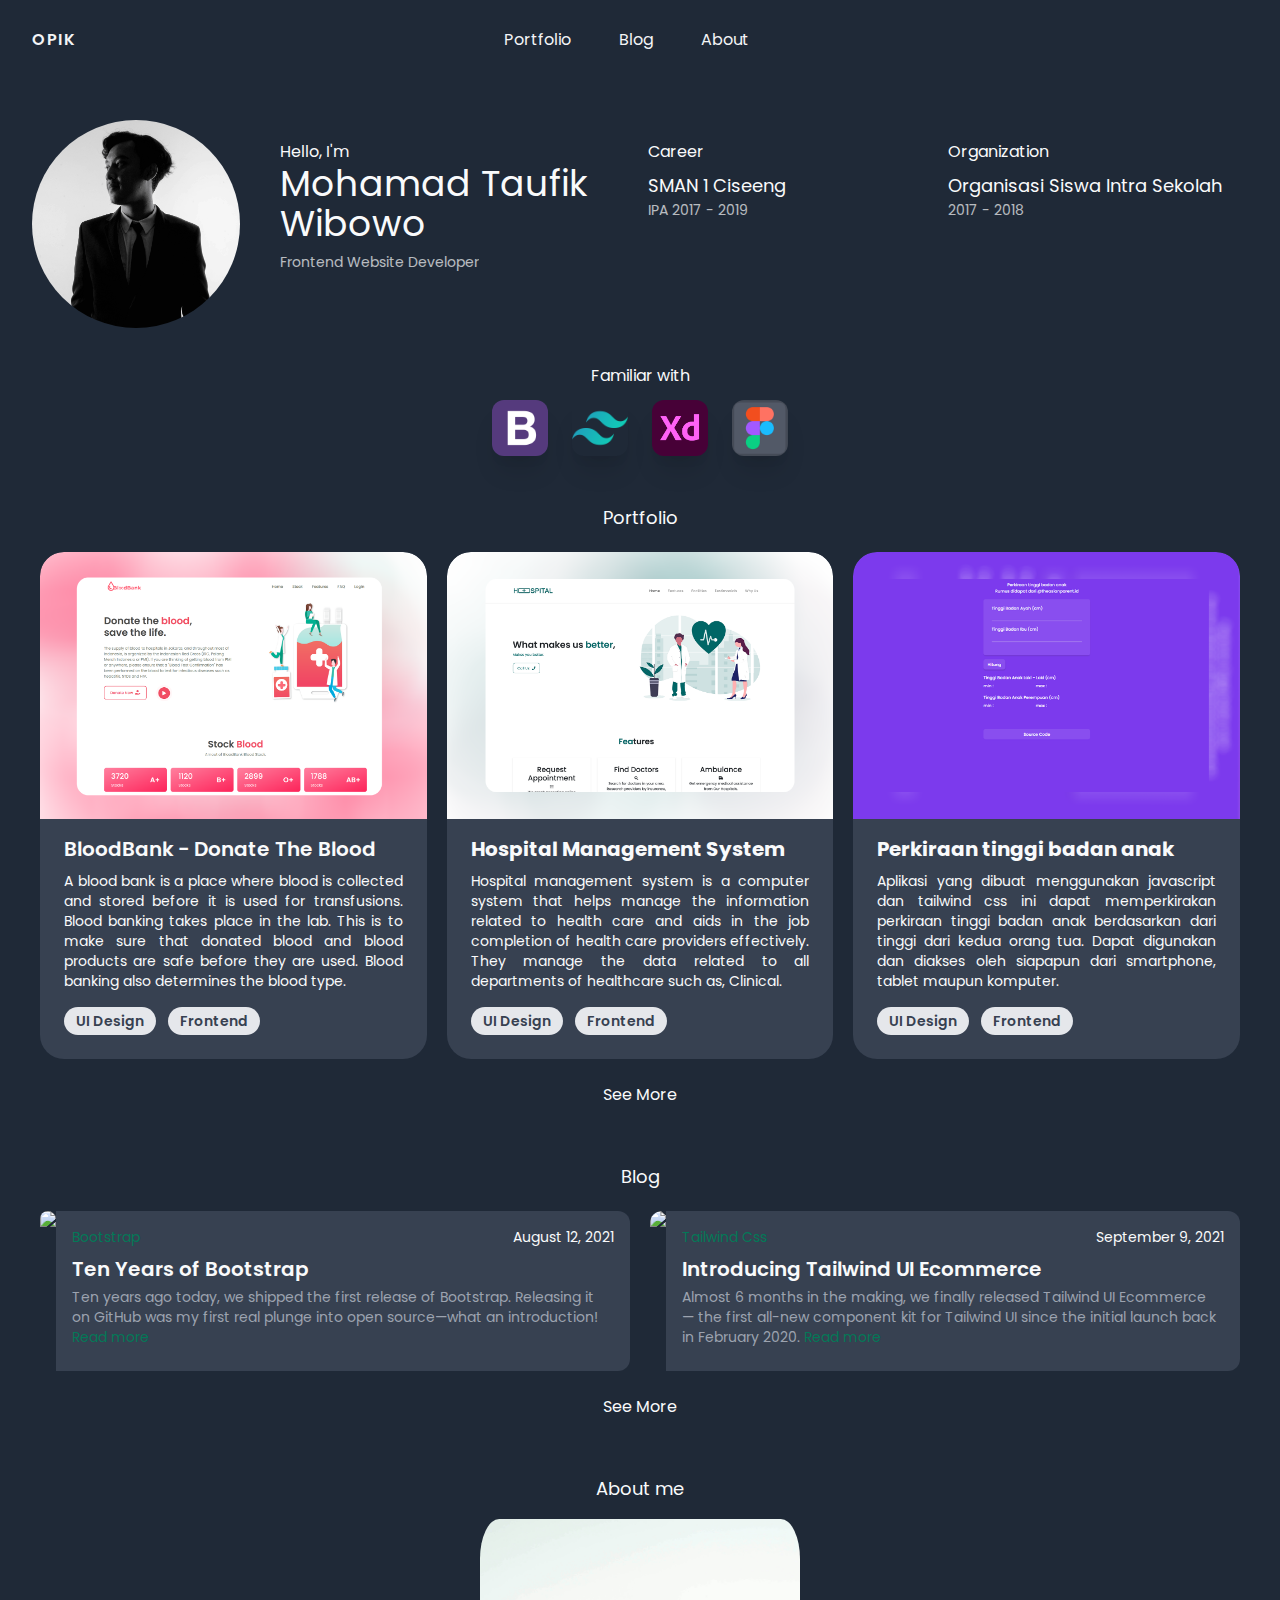
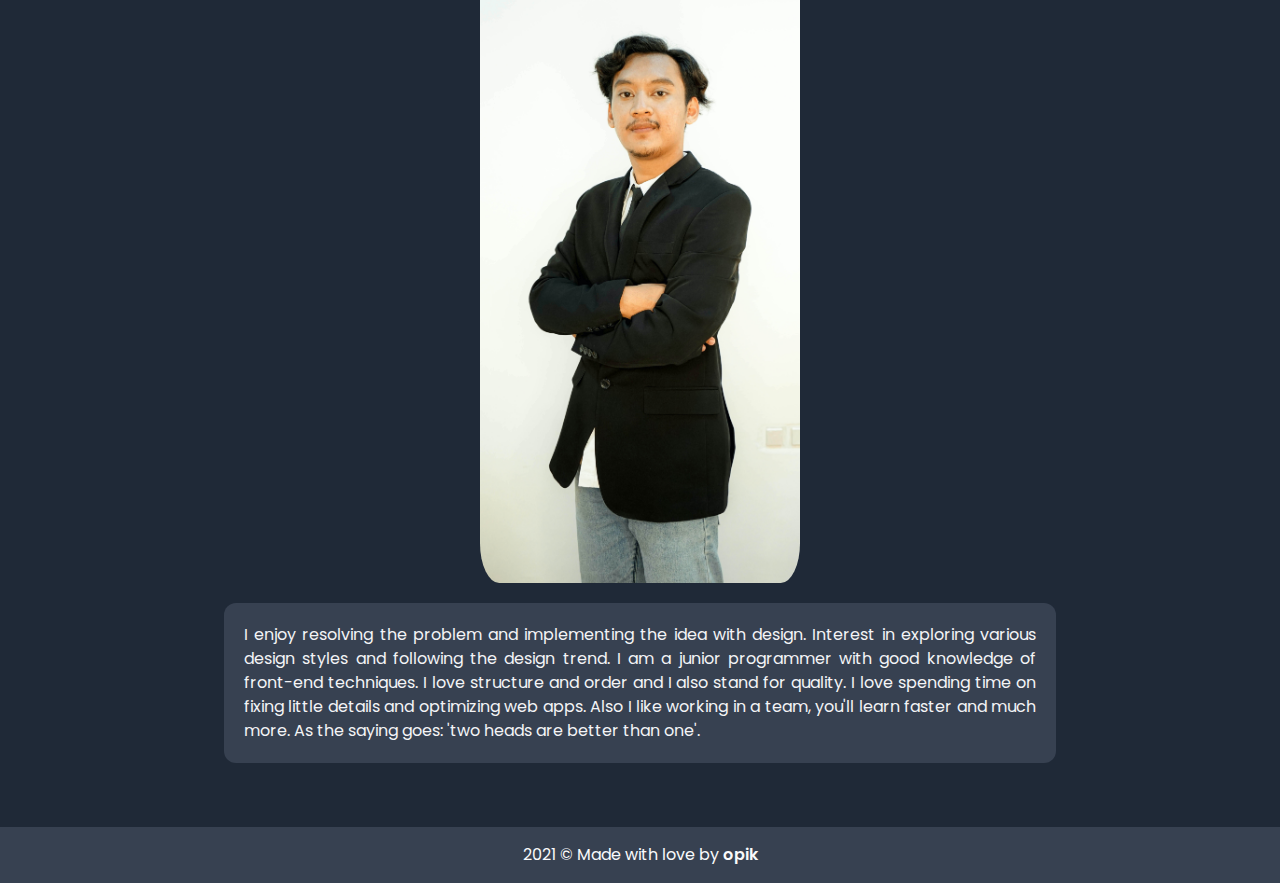
==== commit d140a4a0: "mengubah title" ====
--- a/index.html
+++ b/index.html
@@ -4,7 +4,7 @@
     <meta charset="UTF-8">
     <meta http-equiv="X-UA-Compatible" content="IE=edge">
     <meta name="viewport" content="width=device-width, initial-scale=1.0">
-    <title>Tailwind</title>
+    <title>My Portfolio</title>
 
     <!-- css -->
     <link rel="stylesheet" href="css/style.css">
@@ -106,8 +106,7 @@
                     <ul class="mt-2">
                         <li class="text-lg  text-center md:text-left">SMAN 1 Ciseeng</li>
                         <p class="text-sm opacity-70  text-center md:text-left">IPA 2017 - 2019</p>
-                        <li class="text-lg mt-2  text-center md:text-left"></li>
-                        <p class="text-sm opacity-70  text-center md:text-left">Teknik Informatika 2019</p>
+                        
                     </ul>
                 </div>
                 <div class="lg:block ">
@@ -278,7 +277,7 @@
 
 <div class="footer mt-16 bg-gray-700 py-4 text-gray-50">
     <div class="text-center">
-        <span>2021 &copy; Made with love by <a href="https://www.instagram.com/opikkkbtk" class="font-semibold hover:text-gray-800">Pik</a></span>
+        <span>2021 &copy; Made with love by <a href="https://www.instagram.com/opikkkbtk" class="font-semibold hover:text-gray-800">opik</a></span>
     </div>
 </div>
 
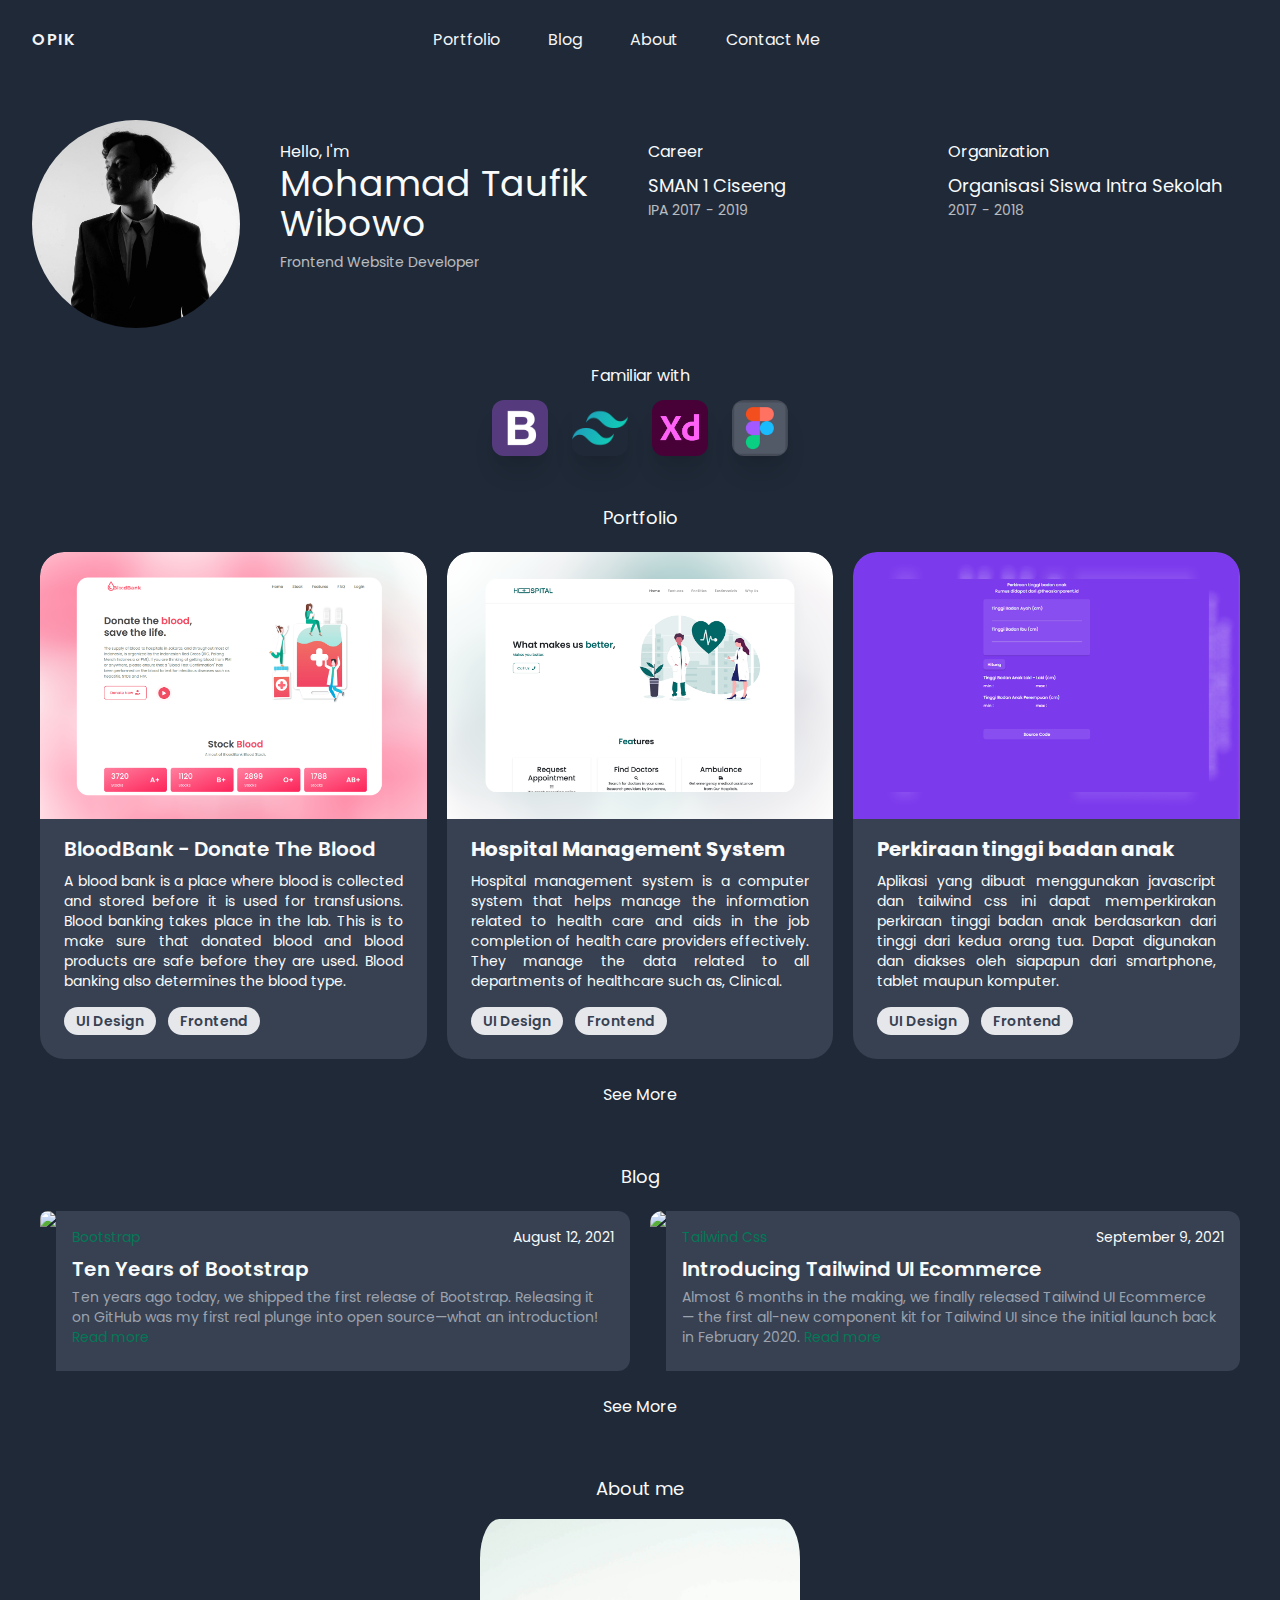
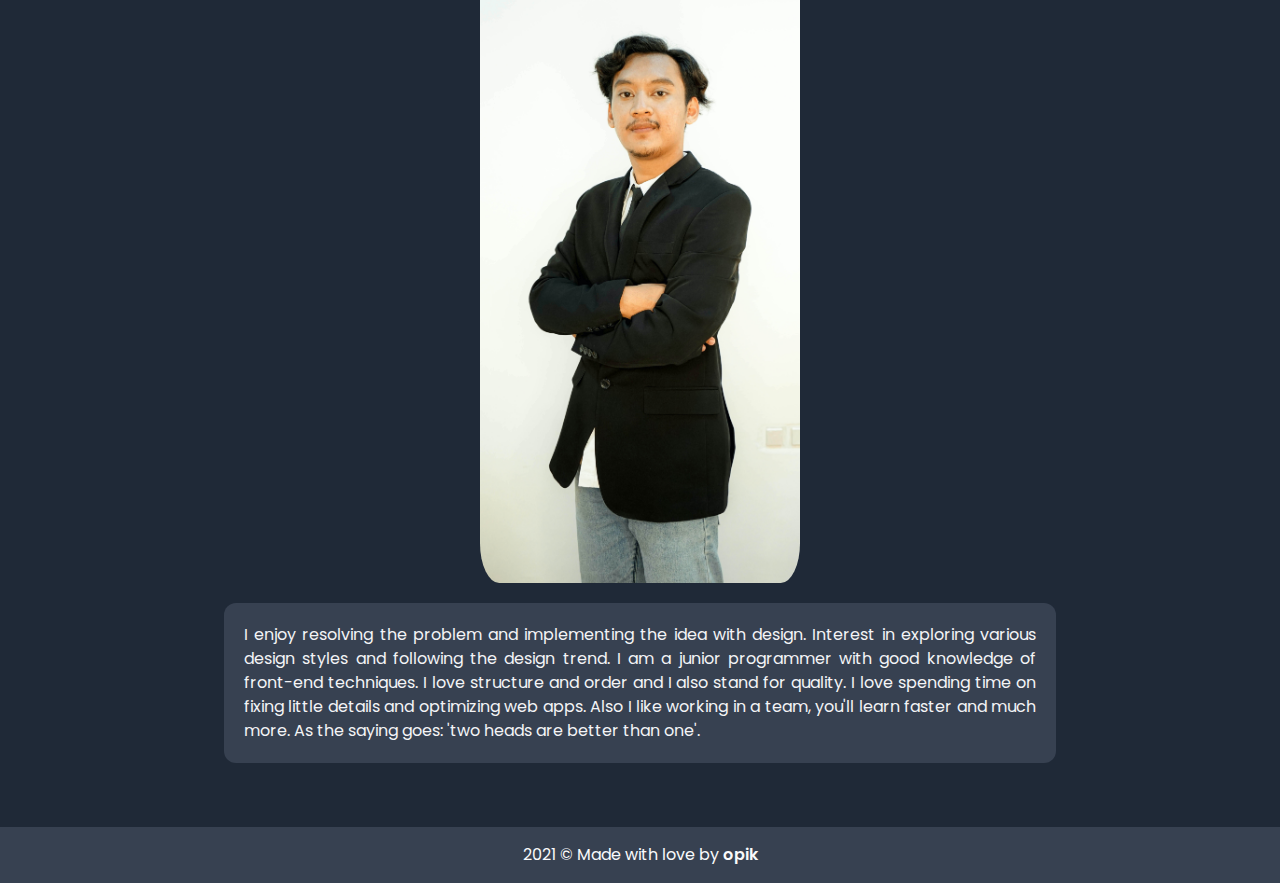
==== commit 2b6c0ef5: "menambah contact form" ====
--- a/index.html
+++ b/index.html
@@ -58,6 +58,7 @@
                 <a href="#portfolio" class="block px-4 py-2 md:py-1 rounded-md md:my-2 text-gray-100 md:text-left text-center hover:bg-gray-800 transition duration-200 ease-in-out">Portfolio</a>
                 <a href="#blog" class="block px-4 py-2 md:py-1 rounded-md my-2 text-gray-100 md:text-left text-center hover:bg-gray-800 transition duration-200 ease-in-out">Blog</a>
                 <a href="#Aboutme" class="block px-4 py-2 md:py-1 rounded-md my-2 text-gray-100 md:text-left text-center hover:bg-gray-800 transition duration-200 ease-in-out">About</a>
+                <a href="contact.html" target="_blank" class="block px-4 py-2 md:py-1 rounded-md my-2 text-gray-100 md:text-left text-center hover:bg-gray-800 transition duration-200 ease-in-out">Contact Me</a>
             </div>
 
             <!-- social for desktop -->
@@ -275,6 +276,8 @@
 </div>
 
 
+
+
 <div class="footer mt-16 bg-gray-700 py-4 text-gray-50">
     <div class="text-center">
         <span>2021 &copy; Made with love by <a href="https://www.instagram.com/opikkkbtk" class="font-semibold hover:text-gray-800">opik</a></span>
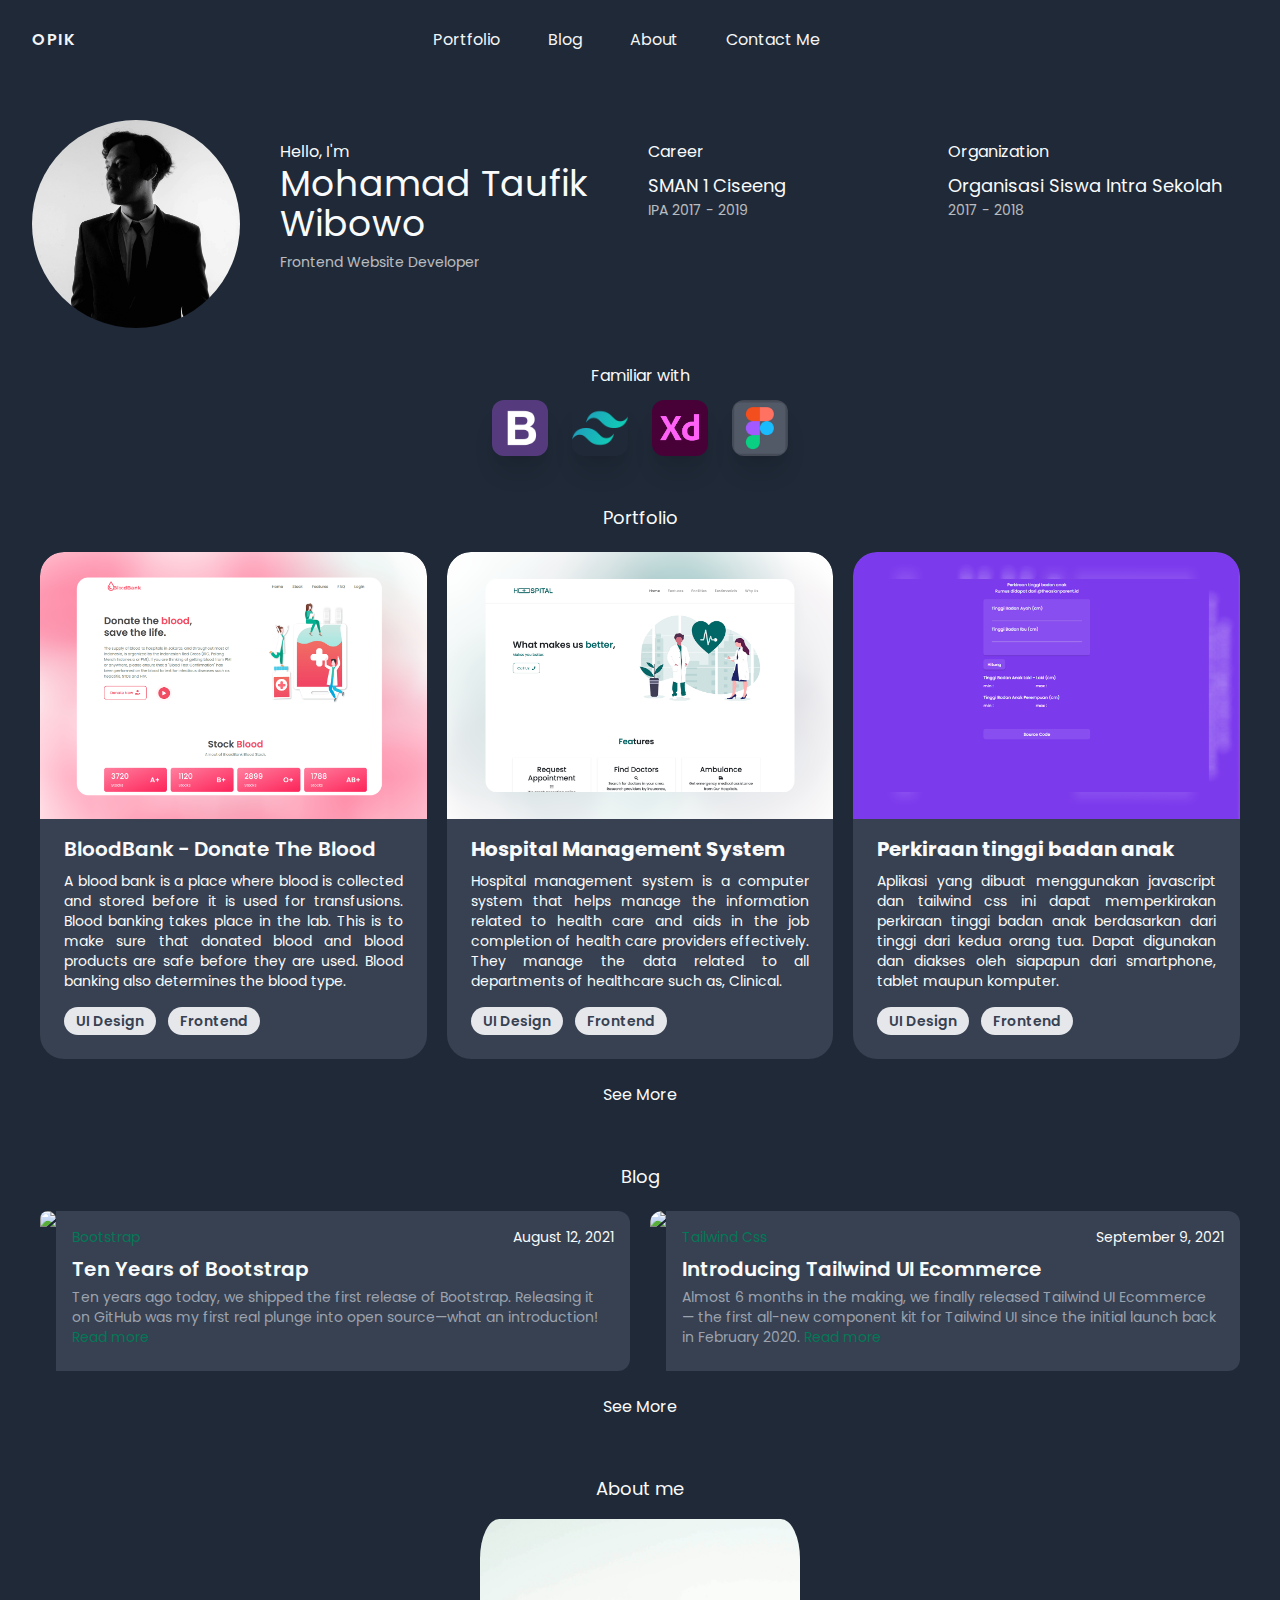
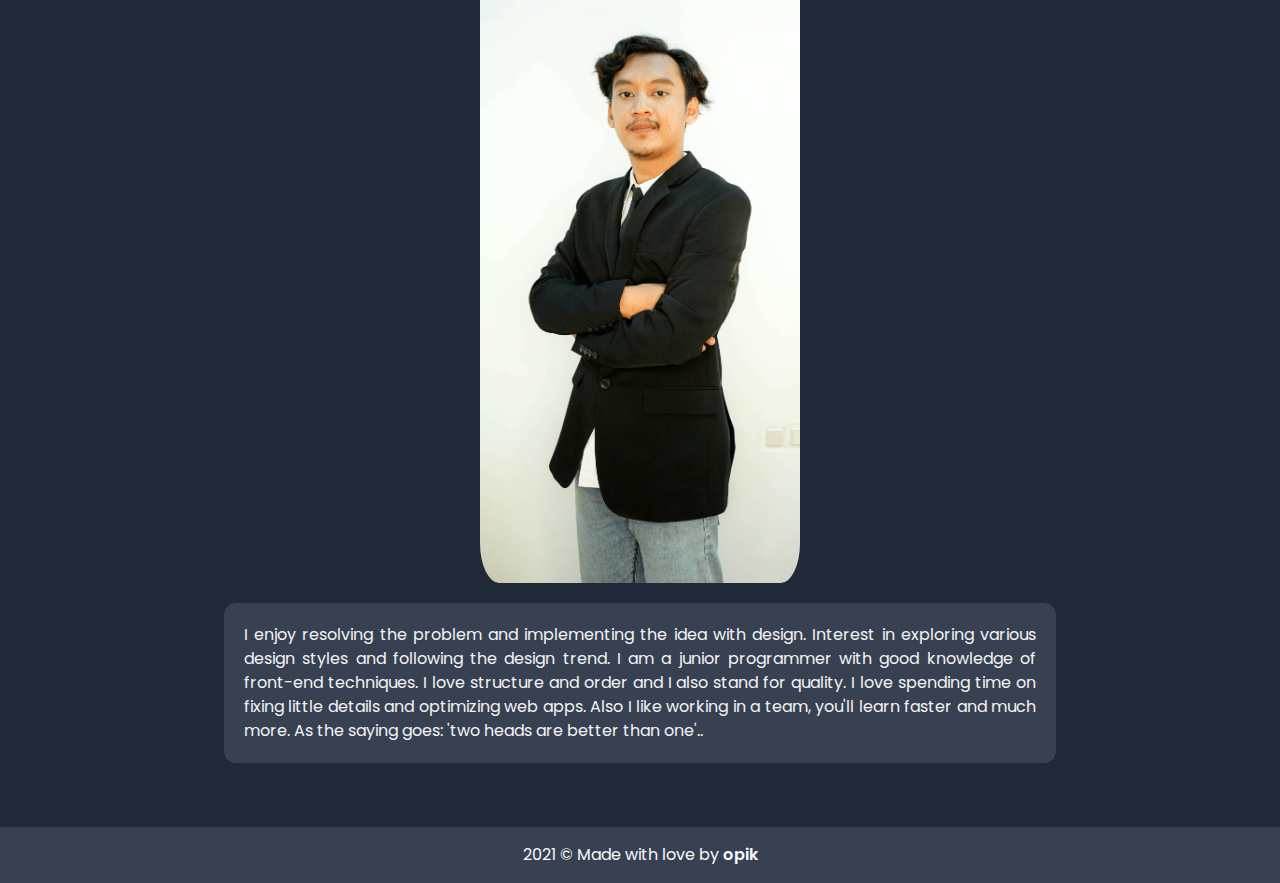
==== commit 82f6bba4: "tees" ====
--- a/index.html
+++ b/index.html
@@ -269,7 +269,7 @@
                 <h1 class="bg-gray-700 px-5 py-5 rounded-xl">
                    I enjoy resolving the problem and implementing the idea with design. Interest in exploring various design styles and following the design trend.
                     
-                    I am a junior programmer with good knowledge of front-end techniques. I love structure and order and I also stand for quality. I love spending time on fixing little details and optimizing web apps. Also I like working in a team, you'll learn faster and much more. As the saying goes: 'two heads are better than one'. </h1>
+                    I am a junior programmer with good knowledge of front-end techniques. I love structure and order and I also stand for quality. I love spending time on fixing little details and optimizing web apps. Also I like working in a team, you'll learn faster and much more. As the saying goes: 'two heads are better than one'.. </h1>
             </div>
         </div>
     </section>
@@ -285,5 +285,6 @@
 </div>
 
 <script src="js/hamburger.js"></script>
+
 </body>
 </html>